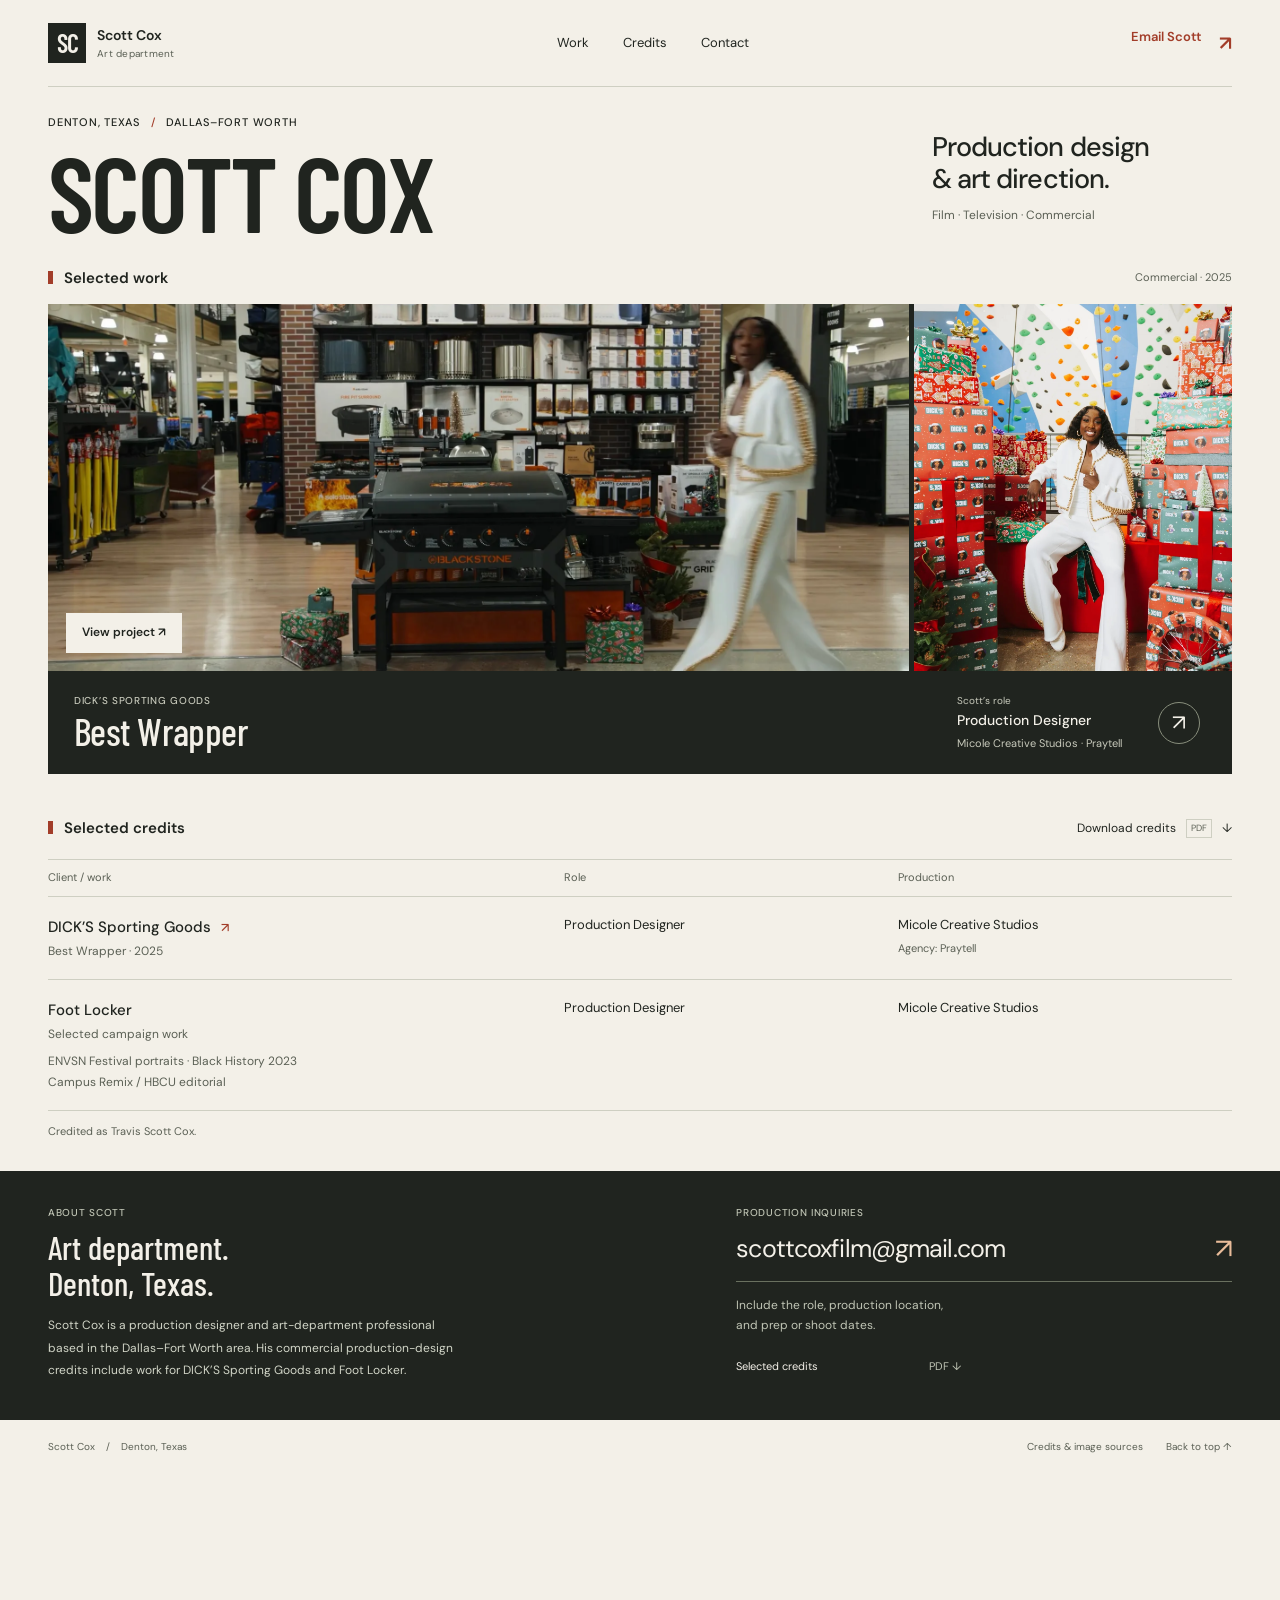
==== about.html @ 4e52b7ff "Publish Scott Cox portfolio on GitHub Pages" ====
<!doctype html><html lang="en"><head><meta charset="utf-8"><meta name="viewport" content="width=device-width, initial-scale=1"><meta http-equiv="refresh" content="0;url=index.html#contact"><title>Scott Cox</title><link rel="canonical" href="https://cmcnosky.github.io/scott-cox-portfolio-preview/"></head><body><p><a href="index.html#contact">Continue to Scott Cox — contact</a></p></body></html>
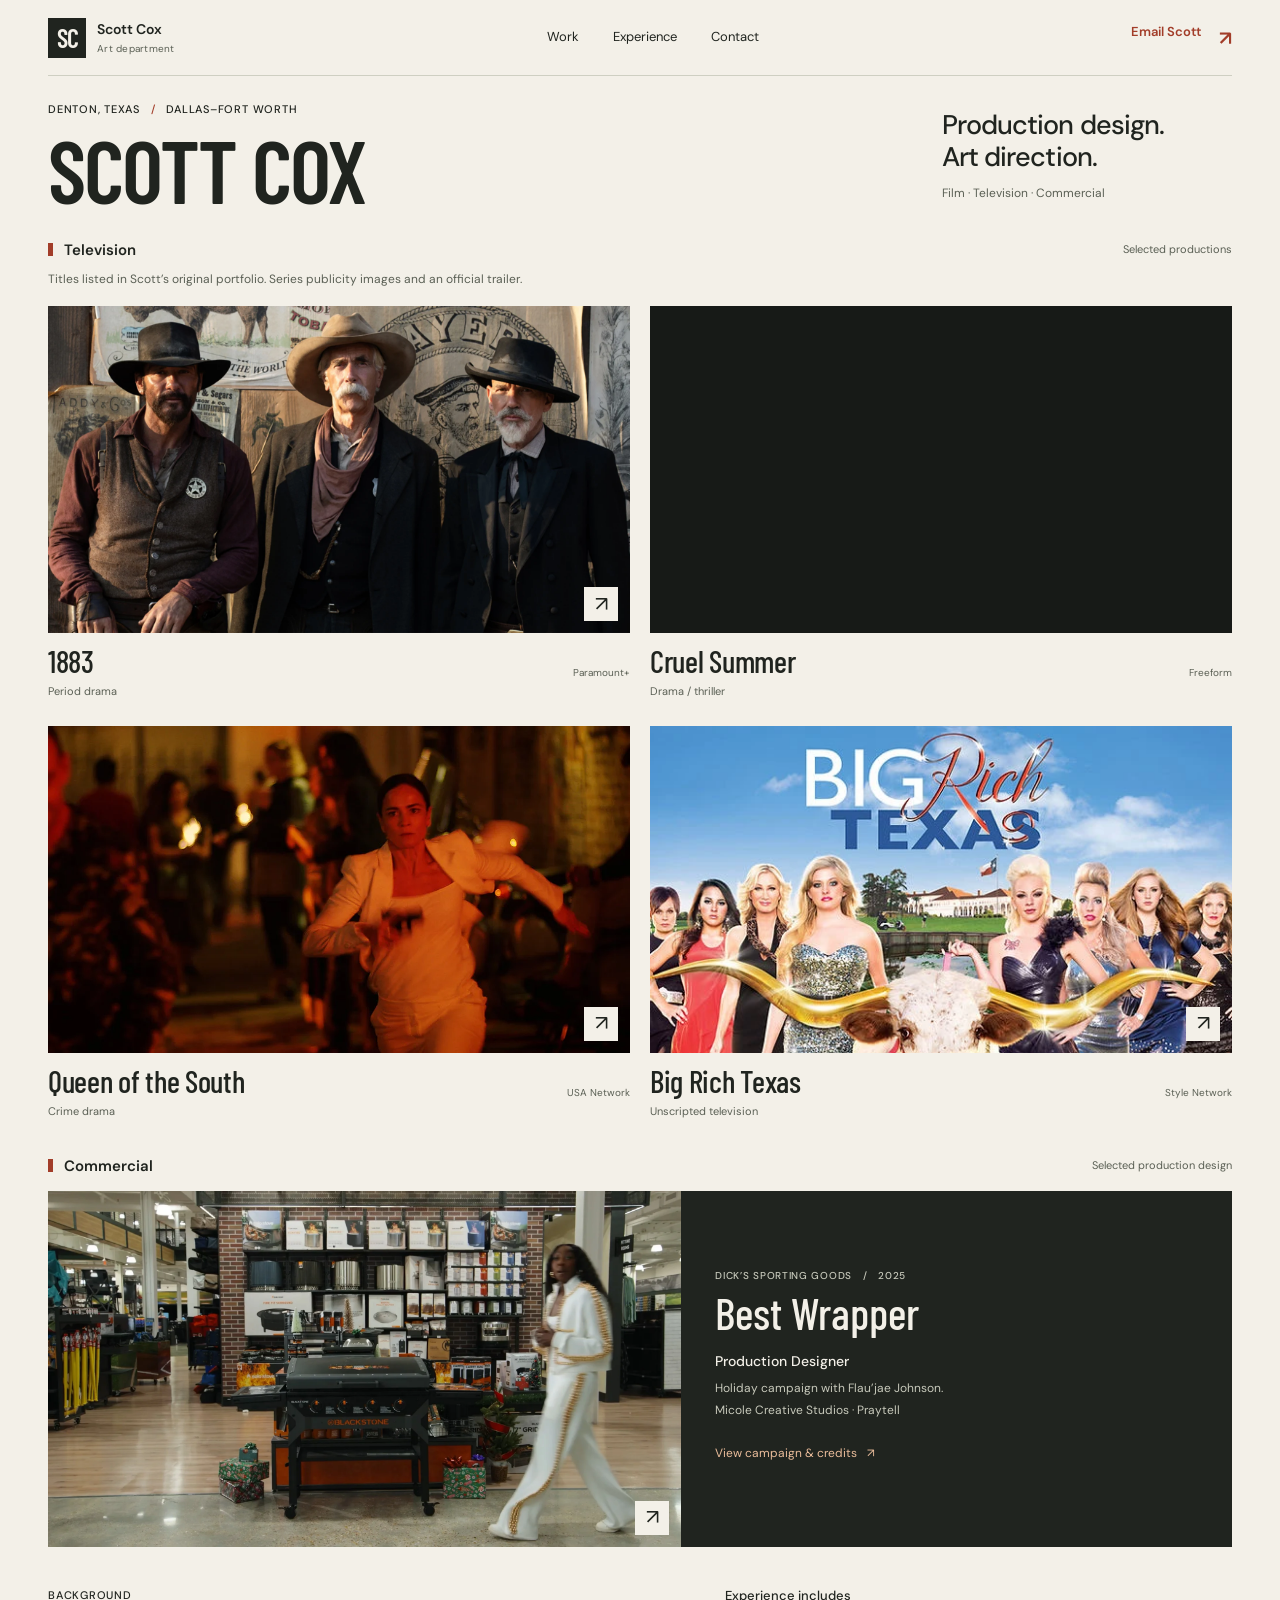
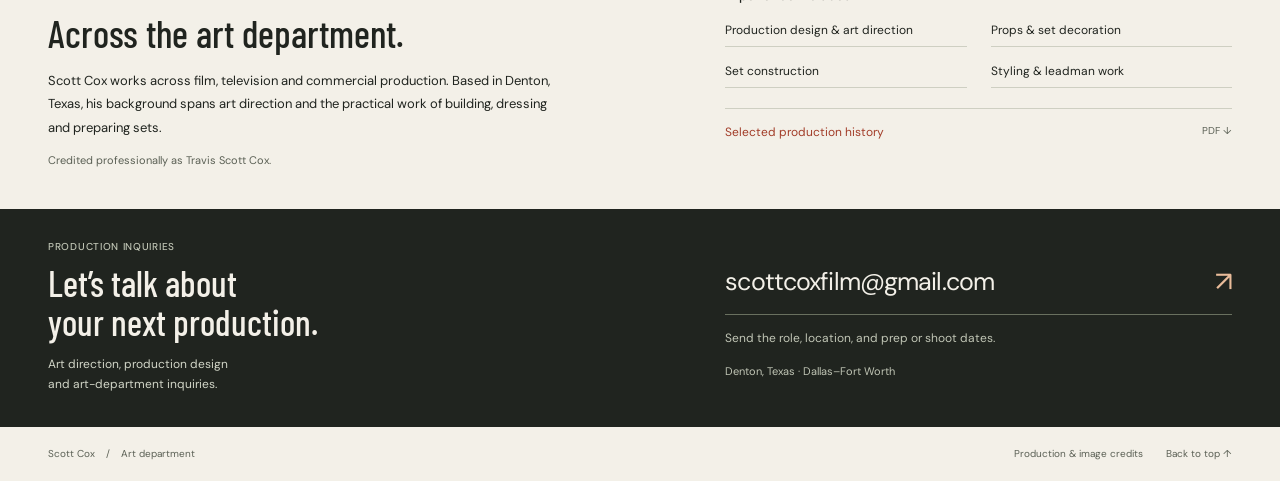
==== commit bbc63553: "Lead portfolio with television productions and broaden project imagery" ====
--- a/about.html
+++ b/about.html
@@ -1 +1 @@
-<!doctype html><html lang="en"><head><meta charset="utf-8"><meta name="viewport" content="width=device-width, initial-scale=1"><meta http-equiv="refresh" content="0;url=index.html#contact"><title>Scott Cox</title><link rel="canonical" href="https://cmcnosky.github.io/scott-cox-portfolio-preview/"></head><body><p><a href="index.html#contact">Continue to Scott Cox — contact</a></p></body></html>+<!doctype html><html lang="en"><head><meta charset="utf-8"><meta name="viewport" content="width=device-width, initial-scale=1"><title>Scott Cox</title><meta http-equiv="refresh" content="0;url=index.html#experience"><link rel="canonical" href="https://cmcnosky.github.io/scott-cox-portfolio-preview/"></head><body><a href="index.html#experience">Continue to Scott Cox’s portfolio</a></body></html>
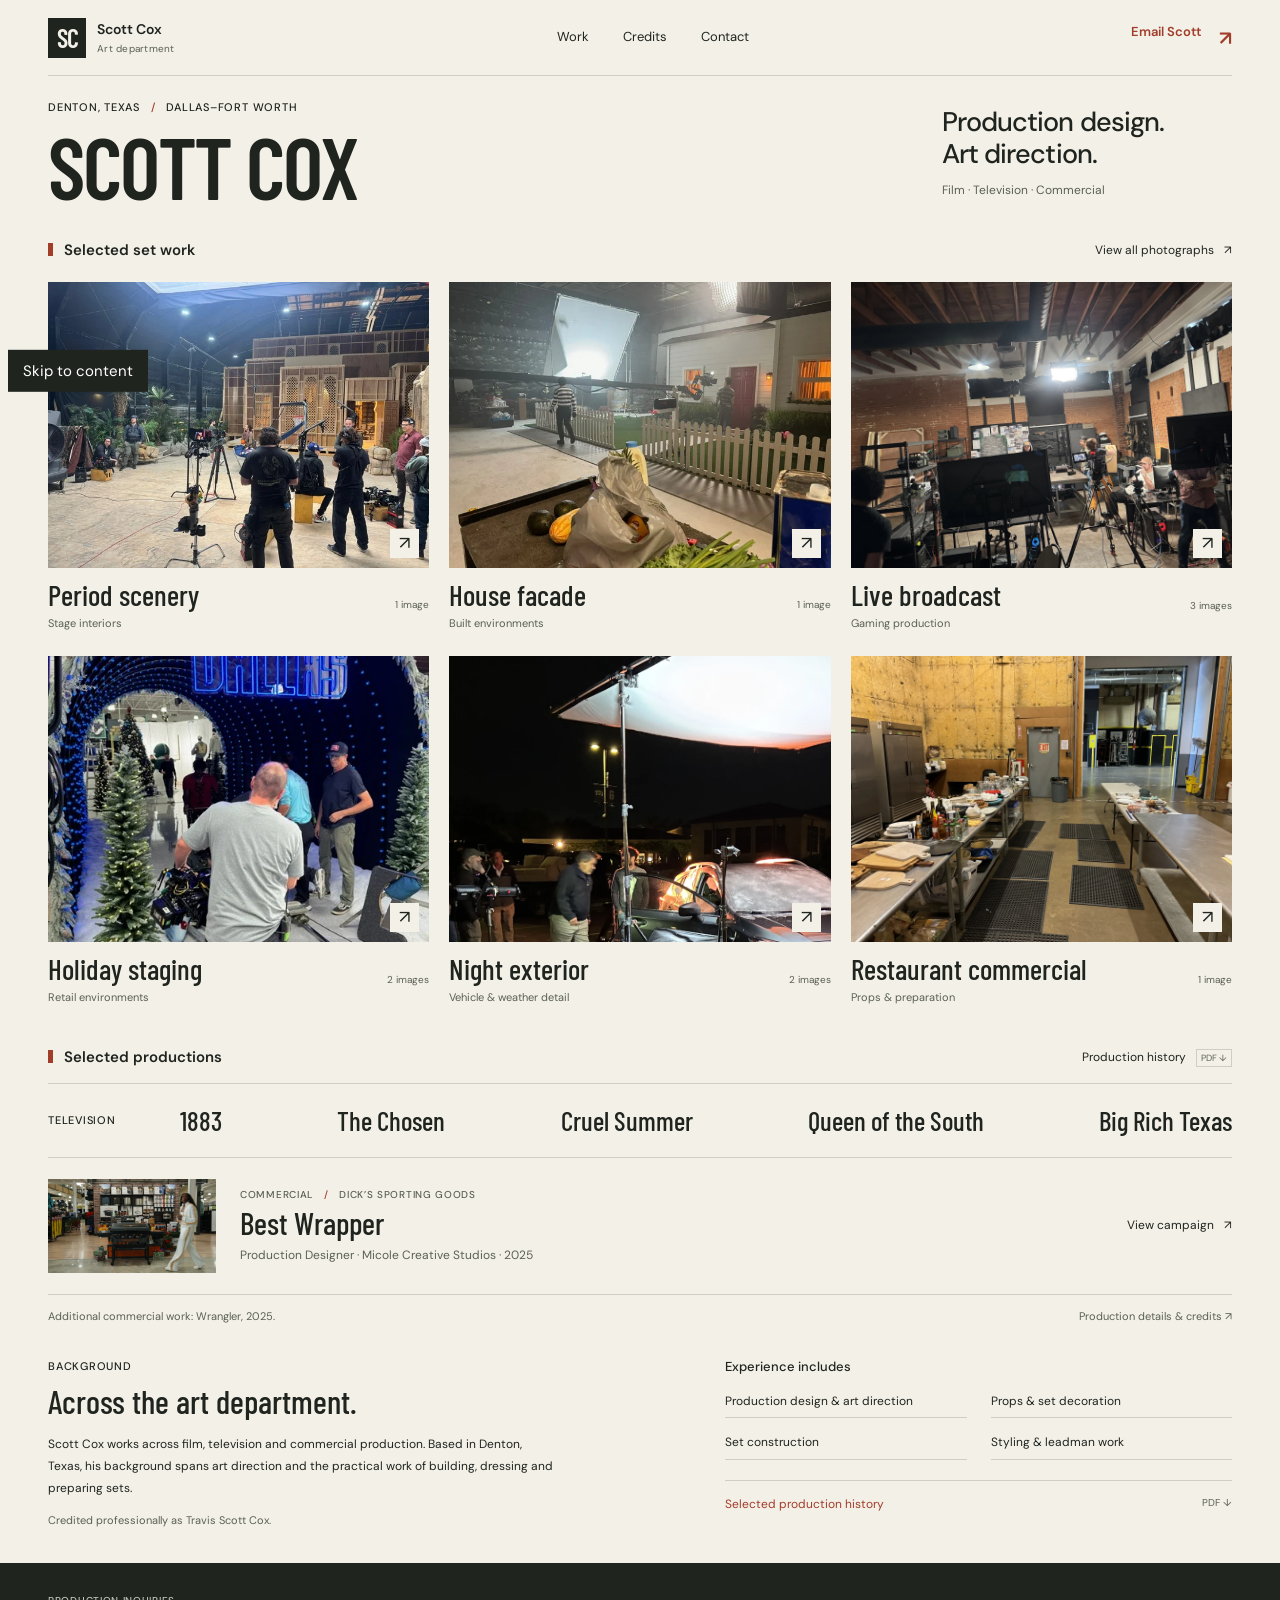
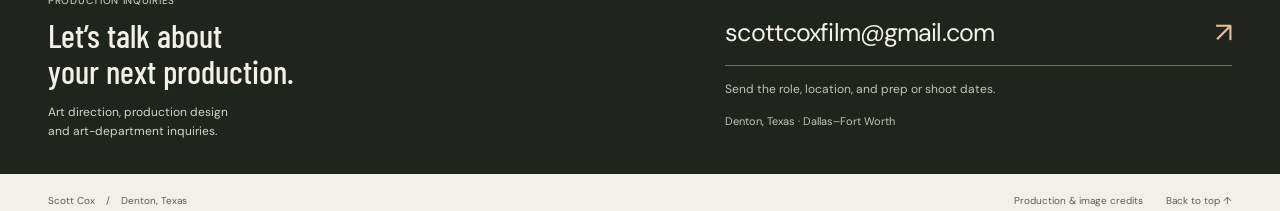
==== commit 07cdd1de: "Lead portfolio with recovered set photography and refresh sharing card" ====
--- a/about.html
+++ b/about.html
@@ -1 +1 @@
-<!doctype html><html lang="en"><head><meta charset="utf-8"><meta name="viewport" content="width=device-width, initial-scale=1"><title>Scott Cox</title><meta http-equiv="refresh" content="0;url=index.html#experience"><link rel="canonical" href="https://cmcnosky.github.io/scott-cox-portfolio-preview/"></head><body><a href="index.html#experience">Continue to Scott Cox’s portfolio</a></body></html>+<!doctype html><html lang="en"><head><meta charset="utf-8"><meta name="viewport" content="width=device-width, initial-scale=1"><title>Scott Cox</title><meta http-equiv="refresh" content="0;url=index.html#experience"><link rel="canonical" href="https://cmcnosky.github.io/scott-cox-portfolio-preview/"><meta property="og:image" content="https://cmcnosky.github.io/scott-cox-portfolio-preview/assets/social-preview-set-work-20261115.jpg"><meta property="og:image:width" content="1200"><meta property="og:image:height" content="630"><meta property="og:image:alt" content="Scott Cox — production design and art direction, with photographs of period scenery, a live-broadcast set and a house facade."><meta name="twitter:image" content="https://cmcnosky.github.io/scott-cox-portfolio-preview/assets/social-preview-set-work-20261115.jpg"></head><body><a href="index.html#experience">Continue to Scott Cox’s portfolio</a></body></html>
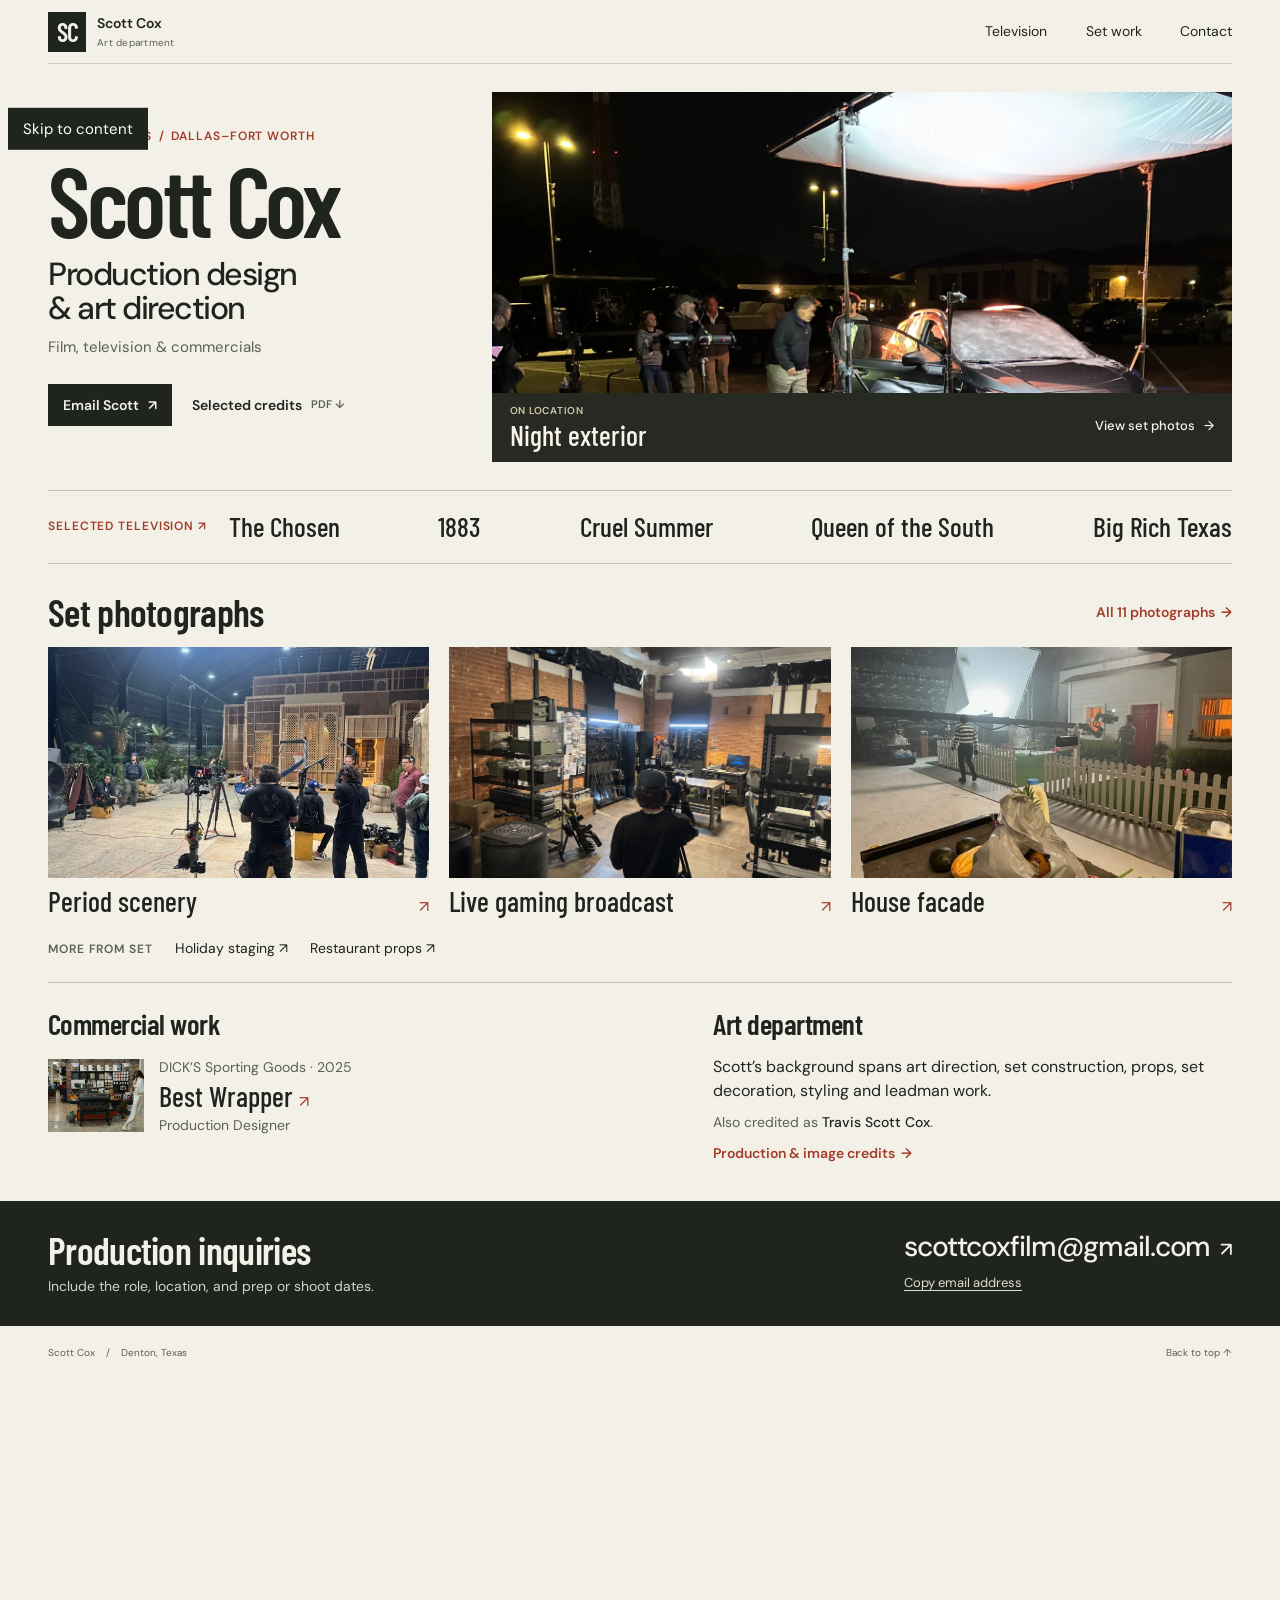
==== commit 6b3e2847: "Lead with Scott’s set work and make production inquiries easier" ====
--- a/about.html
+++ b/about.html
@@ -1 +1,4 @@
-<!doctype html><html lang="en"><head><meta charset="utf-8"><meta name="viewport" content="width=device-width, initial-scale=1"><title>Scott Cox</title><meta http-equiv="refresh" content="0;url=index.html#experience"><link rel="canonical" href="https://cmcnosky.github.io/scott-cox-portfolio-preview/"><meta property="og:image" content="https://cmcnosky.github.io/scott-cox-portfolio-preview/assets/social-preview-set-work-20261115.jpg"><meta property="og:image:width" content="1200"><meta property="og:image:height" content="630"><meta property="og:image:alt" content="Scott Cox — production design and art direction, with photographs of period scenery, a live-broadcast set and a house facade."><meta name="twitter:image" content="https://cmcnosky.github.io/scott-cox-portfolio-preview/assets/social-preview-set-work-20261115.jpg"></head><body><a href="index.html#experience">Continue to Scott Cox’s portfolio</a></body></html>+<!doctype html><html lang="en"><head><meta charset="utf-8"><meta name="viewport" content="width=device-width, initial-scale=1"><title>Scott Cox</title><meta http-equiv="refresh" content="0;url=index.html#experience"><link rel="canonical" href="https://cmcnosky.github.io/scott-cox-portfolio-preview/"><meta property="og:image" content="https://cmcnosky.github.io/scott-cox-portfolio-preview/assets/social-preview-night-exterior-20261117.jpg"><meta property="og:image:width" content="1200"><meta property="og:image:height" content="630"><meta property="og:image:alt" content="Scott Cox, production design and art direction in Denton and Dallas–Fort Worth, above a photograph of a crew filming a frosted car at night."><meta name="twitter:image" content="https://cmcnosky.github.io/scott-cox-portfolio-preview/assets/social-preview-night-exterior-20261117.jpg"><meta name="twitter:image:alt" content="Scott Cox, production design and art direction in Denton and Dallas–Fort Worth, above a photograph of a crew filming a frosted car at night.">
+<meta property="og:image:type" content="image/jpeg">
+<meta name="twitter:card" content="summary_large_image">
+</head><body><a href="index.html#experience">Continue to Scott Cox’s portfolio</a></body></html>
